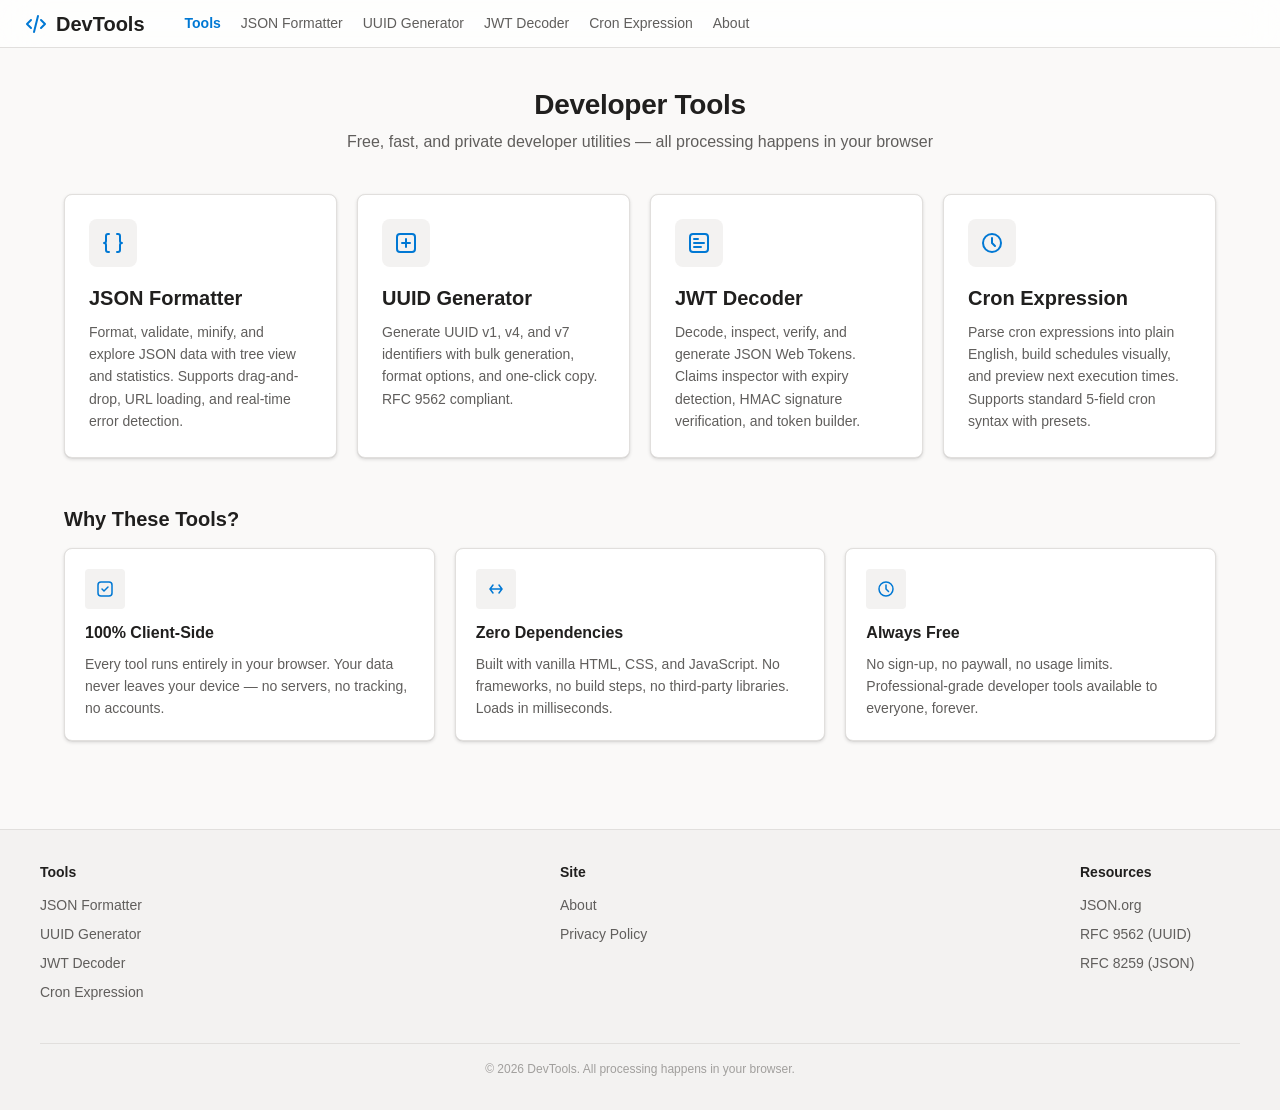
==== index.html @ f1eda704 "chore: Address emails" ====
<!DOCTYPE html>
<html lang="en">
<head>
  <meta charset="UTF-8">
  <meta name="viewport" content="width=device-width, initial-scale=1.0">
  <title>DevTools — Free Online Developer Utilities</title>
  <meta name="description" content="Free online developer tools — JSON formatter, UUID generator, JWT decoder, cron expression generator, and more. All processing happens client-side in your browser. Fast, private, no sign-up required.">
  <meta name="keywords" content="developer tools, JSON formatter, UUID generator, JWT decoder, cron expression generator, online tools, free tools, client-side, privacy">
  <link rel="canonical" href="https://devtools.pages.dev/">
  <meta property="og:type" content="website">
  <meta property="og:title" content="DevTools — Free Online Developer Utilities">
  <meta property="og:description" content="Free online developer tools — JSON formatter, UUID generator, JWT decoder, cron expression generator, and more. All processing happens in your browser.">
  <meta property="og:url" content="https://devtools.pages.dev/">
  <meta name="twitter:card" content="summary_large_image">
  <meta name="twitter:title" content="DevTools — Free Online Developer Utilities">
  <meta name="twitter:description" content="Free online developer tools. JSON formatter, UUID generator, JWT decoder, cron expression generator, and more.">
  <link rel="icon" type="image/svg+xml" href="data:image/svg+xml,%3Csvg xmlns='http://www.w3.org/2000/svg' viewBox='0 0 32 32'%3E%3Crect width='32' height='32' rx='6' fill='%230078D4'/%3E%3Ctext x='16' y='22' text-anchor='middle' font-family='Segoe UI,sans-serif' font-weight='700' font-size='13' fill='white'%3E%3C/%3E%3C/text%3E%3Cpath d='M10 11l4 5-4 5M18 21h5' stroke='white' stroke-width='2' stroke-linecap='round' stroke-linejoin='round' fill='none'/%3E%3C/svg%3E">
  <link rel="stylesheet" href="/css/tokens.css">
  <link rel="stylesheet" href="/css/layout.css">
  <link rel="stylesheet" href="/css/components.css">
  <script type="application/ld+json">
  {
    "@context": "https://schema.org",
    "@type": "WebSite",
    "name": "DevTools",
    "url": "https://devtools.pages.dev/",
    "description": "Free online developer utilities. JSON formatter, UUID generator, JWT decoder, cron expression generator, and more. All processing happens in your browser.",
    "potentialAction": {
      "@type": "SearchAction",
      "target": "https://devtools.pages.dev/?q={search_term_string}",
      "query-input": "required name=search_term_string"
    }
  }
  </script>
</head>
<body>
  <header class="nav" role="banner">
    <a href="/" class="nav__logo" aria-label="DevTools Home">
      <svg class="nav__logo-icon" viewBox="0 0 24 24" fill="none" stroke="currentColor" stroke-width="2" stroke-linecap="round" stroke-linejoin="round"><path d="M7 8l-4 4 4 4"/><path d="M17 8l4 4-4 4"/><path d="M14 4l-4 16"/></svg>
      DevTools
    </a>
    <nav>
      <ul class="nav__links" id="navLinks"></ul>
    </nav>
    <button class="nav__hamburger" id="navToggle" aria-label="Toggle menu" aria-expanded="false">
      <svg width="20" height="20" viewBox="0 0 20 20" fill="none" stroke="currentColor" stroke-width="2" stroke-linecap="round"><path d="M3 5h14M3 10h14M3 15h14"/></svg>
    </button>
  </header>

  <main class="main">
    <section class="hero">
      <h1 class="hero__title">Developer Tools</h1>
      <p class="hero__subtitle">Free, fast, and private developer utilities &mdash; all processing happens in your browser</p>
    </section>

    <section class="section">
      <div class="card-grid">
        <a href="/json-prettier/" class="tool-card">
          <div class="tool-card__icon">
            <svg viewBox="0 0 24 24" fill="none" stroke="currentColor" stroke-width="2" stroke-linecap="round" stroke-linejoin="round"><path d="M8 3H7a2 2 0 00-2 2v5a2 2 0 01-2 2 2 2 0 012 2v5a2 2 0 002 2h1"/><path d="M16 3h1a2 2 0 012 2v5a2 2 0 002 2 2 2 0 00-2 2v5a2 2 0 01-2 2h-1"/></svg>
          </div>
          <h2 class="tool-card__title">JSON Formatter</h2>
          <p class="tool-card__text">Format, validate, minify, and explore JSON data with tree view and statistics. Supports drag-and-drop, URL loading, and real-time error detection.</p>
        </a>

        <a href="/uuid-generator/" class="tool-card">
          <div class="tool-card__icon">
            <svg viewBox="0 0 24 24" fill="none" stroke="currentColor" stroke-width="2" stroke-linecap="round" stroke-linejoin="round"><rect x="3" y="3" width="18" height="18" rx="3"/><path d="M8 12h8M12 8v8"/></svg>
          </div>
          <h2 class="tool-card__title">UUID Generator</h2>
          <p class="tool-card__text">Generate UUID v1, v4, and v7 identifiers with bulk generation, format options, and one-click copy. RFC 9562 compliant.</p>
        </a>
        <a href="/jwt-decoder/" class="tool-card">
          <div class="tool-card__icon">
            <svg viewBox="0 0 24 24" fill="none" stroke="currentColor" stroke-width="2" stroke-linecap="round" stroke-linejoin="round"><rect x="3" y="3" width="18" height="18" rx="3"/><path d="M7 8h4M7 12h10M7 16h7"/></svg>
          </div>
          <h2 class="tool-card__title">JWT Decoder</h2>
          <p class="tool-card__text">Decode, inspect, verify, and generate JSON Web Tokens. Claims inspector with expiry detection, HMAC signature verification, and token builder.</p>
        </a>

        <a href="/cron-expression/" class="tool-card">
          <div class="tool-card__icon">
            <svg viewBox="0 0 24 24" fill="none" stroke="currentColor" stroke-width="2" stroke-linecap="round" stroke-linejoin="round"><circle cx="12" cy="12" r="9"/><path d="M12 7v5l3 3"/></svg>
          </div>
          <h2 class="tool-card__title">Cron Expression</h2>
          <p class="tool-card__text">Parse cron expressions into plain English, build schedules visually, and preview next execution times. Supports standard 5-field cron syntax with presets.</p>
        </a>
      </div>
    </section>

    <section class="section">
      <h2 class="section__title">Why These Tools?</h2>
      <div class="card-grid">
        <div class="info-card">
          <div class="info-card__icon">
            <svg viewBox="0 0 20 20" fill="none" stroke="currentColor" stroke-width="1.5" stroke-linecap="round"><rect x="3" y="3" width="14" height="14" rx="3"/><path d="M7 10l2 2 4-4"/></svg>
          </div>
          <div class="info-card__title">100% Client-Side</div>
          <div class="info-card__text">Every tool runs entirely in your browser. Your data never leaves your device — no servers, no tracking, no accounts.</div>
        </div>
        <div class="info-card">
          <div class="info-card__icon">
            <svg viewBox="0 0 20 20" fill="none" stroke="currentColor" stroke-width="1.5" stroke-linecap="round"><path d="M4 10h12M7 6l-3 4 3 4M13 6l3 4-3 4"/></svg>
          </div>
          <div class="info-card__title">Zero Dependencies</div>
          <div class="info-card__text">Built with vanilla HTML, CSS, and JavaScript. No frameworks, no build steps, no third-party libraries. Loads in milliseconds.</div>
        </div>
        <div class="info-card">
          <div class="info-card__icon">
            <svg viewBox="0 0 20 20" fill="none" stroke="currentColor" stroke-width="1.5" stroke-linecap="round"><circle cx="10" cy="10" r="7"/><path d="M10 6v4l2.5 2.5"/></svg>
          </div>
          <div class="info-card__title">Always Free</div>
          <div class="info-card__text">No sign-up, no paywall, no usage limits. Professional-grade developer tools available to everyone, forever.</div>
        </div>
      </div>
    </section>
  </main>

  <footer class="footer" role="contentinfo">
    <div class="footer__inner">
      <div class="footer__col">
        <div class="footer__heading">Tools</div>
        <ul class="footer__links">
          <li><a href="/json-prettier/" class="footer__link">JSON Formatter</a></li>
          <li><a href="/uuid-generator/" class="footer__link">UUID Generator</a></li>
          <li><a href="/jwt-decoder/" class="footer__link">JWT Decoder</a></li>
          <li><a href="/cron-expression/" class="footer__link">Cron Expression</a></li>
        </ul>
      </div>
      <div class="footer__col">
        <div class="footer__heading">Site</div>
        <ul class="footer__links">
          <li><a href="/about.html" class="footer__link">About</a></li>
          <li><a href="/privacy.html" class="footer__link">Privacy Policy</a></li>
        </ul>
      </div>
      <div class="footer__col">
        <div class="footer__heading">Resources</div>
        <ul class="footer__links">
          <li><a href="https://www.json.org/" class="footer__link" target="_blank" rel="noopener">JSON.org</a></li>
          <li><a href="https://www.rfc-editor.org/rfc/rfc9562" class="footer__link" target="_blank" rel="noopener">RFC 9562 (UUID)</a></li>
          <li><a href="https://datatracker.ietf.org/doc/html/rfc8259" class="footer__link" target="_blank" rel="noopener">RFC 8259 (JSON)</a></li>
        </ul>
      </div>
      <p class="footer__copy">&copy; 2026 DevTools. All processing happens in your browser.</p>
    </div>
  </footer>

  <script src="/js/nav.js"></script>
</body>
</html>
---- css/tokens.css ----
:root {
  --color-primary: #0078D4;
  --color-on-primary: #FFFFFF;
  --color-primary-hover: #106EBE;
  --color-primary-pressed: #005A9E;

  --color-ink: #201F1E;
  --color-ink-muted: #605E5C;
  --color-ink-subdued: #A19F9D;

  --color-canvas: #FAF9F8;
  --color-surface-1: #FFFFFF;
  --color-surface-2: #F3F2F1;
  --color-surface-3: #EDEBE9;

  --color-border: #E1DFDD;
  --color-border-strong: #8A8886;

  --color-acrylic-overlay: rgba(255, 255, 255, 0.72);
  --color-acrylic-fallback: #FAF9F8;

  --color-success: #107C10;
  --color-warning: #FFB900;
  --color-danger: #D13438;

  --font-base: 'Segoe UI', -apple-system, BlinkMacSystemFont, 'Roboto', sans-serif;
  --font-mono: 'Cascadia Code', Consolas, 'Courier New', monospace;

  --text-display-size: 28px;
  --text-display-weight: 600;
  --text-display-lh: 1.2;
  --text-display-ls: -0.01em;

  --text-heading-size: 20px;
  --text-heading-weight: 600;
  --text-heading-lh: 1.3;

  --text-body-size: 14px;
  --text-body-weight: 400;
  --text-body-lh: 1.5;

  --text-caption-size: 12px;
  --text-caption-weight: 400;
  --text-caption-lh: 1.4;

  --text-mono-size: 13px;
  --text-mono-weight: 400;
  --text-mono-lh: 1.5;

  --space-1: 4px;
  --space-2: 8px;
  --space-3: 12px;
  --space-4: 16px;
  --space-5: 20px;
  --space-6: 24px;
  --space-7: 32px;
  --space-8: 40px;
  --space-9: 48px;
  --space-10: 64px;

  --radius-sm: 2px;
  --radius-md: 4px;
  --radius-lg: 8px;
  --radius-pill: 9999px;

  --shadow-card: 0 1.6px 3.6px rgba(0,0,0,0.13), 0 0.3px 0.9px rgba(0,0,0,0.11);
  --shadow-elevated: 0 6.4px 14.4px rgba(0,0,0,0.13), 0 1.2px 3.6px rgba(0,0,0,0.11);
  --shadow-flyout: 0 25.6px 57.6px rgba(0,0,0,0.22), 0 4.8px 14.4px rgba(0,0,0,0.18);

  --motion-fast: 100ms;
  --motion-base: 200ms;
  --motion-easing: cubic-bezier(0.1, 0.9, 0.2, 1);
}

@media (prefers-reduced-motion: reduce) {
  :root {
    --motion-fast: 0ms;
    --motion-base: 0ms;
  }
}
---- css/layout.css ----
*,
*::before,
*::after {
  box-sizing: border-box;
  margin: 0;
  padding: 0;
}

html {
  font-size: 16px;
  -webkit-text-size-adjust: 100%;
}

body {
  font-family: var(--font-base);
  font-size: var(--text-body-size);
  font-weight: var(--text-body-weight);
  line-height: var(--text-body-lh);
  color: var(--color-ink);
  background: var(--color-canvas);
  min-height: 100vh;
  display: flex;
  flex-direction: column;
}

a {
  color: var(--color-primary);
  text-decoration: none;
}
a:hover {
  text-decoration: underline;
}

img {
  max-width: 100%;
  display: block;
}

/* NAV */
.nav {
  position: sticky;
  top: 0;
  z-index: 100;
  height: 48px;
  display: flex;
  align-items: center;
  padding: 0 var(--space-6);
  background: var(--color-acrylic-overlay);
  backdrop-filter: blur(20px);
  -webkit-backdrop-filter: blur(20px);
  border-bottom: 1px solid var(--color-border);
}
@supports not (backdrop-filter: blur(1px)) {
  .nav {
    background: var(--color-acrylic-fallback);
  }
}
.nav__logo {
  font-size: var(--text-heading-size);
  font-weight: var(--text-heading-weight);
  color: var(--color-ink);
  margin-right: var(--space-8);
  display: flex;
  align-items: center;
  gap: var(--space-2);
}
.nav__logo-icon {
  width: 24px;
  height: 24px;
  color: var(--color-primary);
}
.nav__links {
  display: flex;
  gap: var(--space-5);
  list-style: none;
}
.nav__link {
  font-size: var(--text-body-size);
  color: var(--color-ink-muted);
  transition: color var(--motion-fast) var(--motion-easing);
}
.nav__link:hover {
  color: var(--color-ink);
  text-decoration: none;
}
.nav__link--active {
  color: var(--color-primary);
  font-weight: 600;
}
.nav__hamburger {
  display: none;
  background: none;
  border: none;
  cursor: pointer;
  padding: var(--space-2);
  margin-left: auto;
  color: var(--color-ink);
}

/* MAIN */
.main {
  flex: 1;
  width: 100%;
  max-width: 1200px;
  margin: 0 auto;
  padding: var(--space-8) var(--space-6);
}

/* HERO */
.hero {
  text-align: center;
  margin-bottom: var(--space-8);
}
.hero__title {
  font-size: var(--text-display-size);
  font-weight: var(--text-display-weight);
  line-height: var(--text-display-lh);
  letter-spacing: var(--text-display-ls);
  color: var(--color-ink);
  margin-bottom: var(--space-2);
}
.hero__subtitle {
  font-size: 16px;
  color: var(--color-ink-muted);
  font-weight: 400;
}

/* SECTION */
.section {
  margin-bottom: var(--space-9);
}
.section__title {
  font-size: var(--text-heading-size);
  font-weight: var(--text-heading-weight);
  line-height: var(--text-heading-lh);
  color: var(--color-ink);
  margin-bottom: var(--space-4);
}
.section__subtitle {
  font-size: 16px;
  font-weight: 600;
  color: var(--color-ink);
  margin-bottom: var(--space-3);
}

/* EDITOR LAYOUT */
.editor-layout {
  display: flex;
  min-height: 480px;
  margin-bottom: var(--space-5);
  border: 1px solid var(--color-border);
  border-radius: var(--radius-lg);
  overflow: hidden;
  box-shadow: var(--shadow-card);
  background: var(--color-surface-1);
}

.editor-pane {
  flex: 1;
  min-width: 0;
  display: flex;
  flex-direction: column;
}

.editor-pane__header {
  display: flex;
  align-items: center;
  justify-content: space-between;
  padding: 0 var(--space-3);
  background: var(--color-surface-2);
  border-bottom: 1px solid var(--color-border);
  height: 36px;
  flex-shrink: 0;
}

.editor-pane__title {
  font-size: var(--text-caption-size);
  font-weight: 600;
  color: var(--color-ink-muted);
  text-transform: uppercase;
  letter-spacing: 0.05em;
}

.editor-pane__actions {
  display: flex;
  align-items: center;
  gap: var(--space-2);
}

.editor-divider {
  width: 6px;
  cursor: col-resize;
  background: var(--color-surface-2);
  border-left: 1px solid var(--color-border);
  border-right: 1px solid var(--color-border);
  flex-shrink: 0;
  position: relative;
  transition: background var(--motion-fast);
}
.editor-divider:hover,
.editor-divider--active {
  background: var(--color-primary);
  opacity: 0.3;
}

/* FOOTER */
.footer {
  background: var(--color-surface-2);
  border-top: 1px solid var(--color-border);
  padding: var(--space-7) var(--space-6);
  margin-top: auto;
}
.footer__inner {
  max-width: 1200px;
  margin: 0 auto;
  display: flex;
  justify-content: space-between;
  align-items: flex-start;
  flex-wrap: wrap;
  gap: var(--space-6);
}
.footer__col {
  min-width: 160px;
}
.footer__heading {
  font-size: var(--text-body-size);
  font-weight: 600;
  color: var(--color-ink);
  margin-bottom: var(--space-3);
}
.footer__links {
  list-style: none;
  display: flex;
  flex-direction: column;
  gap: var(--space-2);
}
.footer__link {
  font-size: var(--text-body-size);
  color: var(--color-ink-muted);
  transition: color var(--motion-fast);
}
.footer__link:hover {
  color: var(--color-primary);
  text-decoration: none;
}
.footer__copy {
  font-size: var(--text-caption-size);
  color: var(--color-ink-subdued);
  width: 100%;
  text-align: center;
  margin-top: var(--space-4);
  padding-top: var(--space-4);
  border-top: 1px solid var(--color-border);
}

/* CARD GRID */
.card-grid {
  display: grid;
  grid-template-columns: repeat(auto-fit, minmax(260px, 1fr));
  gap: var(--space-5);
}

/* CONTENT (prose) */
.content p {
  margin-bottom: var(--space-4);
  line-height: 1.7;
}
.content h2 {
  font-size: var(--text-heading-size);
  font-weight: var(--text-heading-weight);
  margin-top: var(--space-8);
  margin-bottom: var(--space-4);
}
.content h3 {
  font-size: 16px;
  font-weight: 600;
  margin-top: var(--space-6);
  margin-bottom: var(--space-3);
}
.content ul,
.content ol {
  padding-left: var(--space-6);
  margin-bottom: var(--space-4);
}
.content li {
  margin-bottom: var(--space-2);
  line-height: 1.7;
}
.content code {
  font-family: var(--font-mono);
  font-size: var(--text-mono-size);
  background: var(--color-surface-2);
  padding: 1px 6px;
  border-radius: var(--radius-sm);
}
.content table {
  width: 100%;
  border-collapse: collapse;
  margin-bottom: var(--space-5);
}
.content th,
.content td {
  padding: var(--space-3) var(--space-4);
  text-align: left;
  border-bottom: 1px solid var(--color-border);
}
.content th {
  font-weight: 600;
  background: var(--color-surface-2);
}

/* RESPONSIVE */
@media (max-width: 768px) {
  .nav {
    padding: 0 var(--space-4);
  }
  .nav__links {
    display: none;
    position: absolute;
    top: 48px;
    left: 0;
    right: 0;
    flex-direction: column;
    background: var(--color-surface-1);
    border-bottom: 1px solid var(--color-border);
    box-shadow: var(--shadow-card);
    padding: var(--space-3) var(--space-4);
    gap: 0;
  }
  .nav__links--open {
    display: flex;
  }
  .nav__links li {
    padding: var(--space-3) 0;
  }
  .nav__hamburger {
    display: block;
  }
  .main {
    padding: var(--space-6) var(--space-4);
  }
  .hero__title {
    font-size: 24px;
  }
  .editor-layout {
    flex-direction: column;
    min-height: auto;
  }
  .editor-divider {
    width: 100%;
    height: 6px;
    cursor: row-resize;
    border-left: none;
    border-right: none;
    border-top: 1px solid var(--color-border);
    border-bottom: 1px solid var(--color-border);
  }
  .editor-pane {
    min-height: 280px;
  }
  .footer__inner {
    flex-direction: column;
    align-items: flex-start;
  }
}

@media (max-width: 480px) {
  .hero__title {
    font-size: 20px;
  }
  .card-grid {
    grid-template-columns: 1fr;
  }
}
---- css/components.css ----
/* BUTTONS */
.btn {
  display: inline-flex;
  align-items: center;
  justify-content: center;
  gap: var(--space-2);
  height: 32px;
  padding: 0 var(--space-4);
  border-radius: var(--radius-md);
  font-family: var(--font-base);
  font-size: var(--text-body-size);
  font-weight: 600;
  cursor: pointer;
  border: 1px solid transparent;
  transition: background var(--motion-fast) var(--motion-easing),
              border-color var(--motion-fast) var(--motion-easing),
              color var(--motion-fast) var(--motion-easing);
  white-space: nowrap;
  user-select: none;
  line-height: 1;
}
.btn:focus-visible {
  outline: 2px solid var(--color-ink);
  outline-offset: 2px;
}
.btn svg {
  width: 16px;
  height: 16px;
  flex-shrink: 0;
}

.btn--primary {
  background: var(--color-primary);
  color: var(--color-on-primary);
}
.btn--primary:hover {
  background: var(--color-primary-hover);
}
.btn--primary:active {
  background: var(--color-primary-pressed);
}

.btn--default {
  background: var(--color-surface-1);
  color: var(--color-ink);
  border-color: var(--color-border-strong);
}
.btn--default:hover {
  background: var(--color-surface-2);
}
.btn--default:active {
  background: var(--color-surface-3);
}

.btn--subtle {
  background: transparent;
  color: var(--color-ink);
}
.btn--subtle:hover {
  background: var(--color-surface-2);
}
.btn--subtle:active {
  background: var(--color-surface-3);
}

.btn--icon {
  width: 32px;
  padding: 0;
}

.btn--sm {
  height: 28px;
  padding: 0 var(--space-3);
  font-size: var(--text-caption-size);
}

/* COMMAND BAR */
.command-bar {
  display: flex;
  align-items: center;
  gap: var(--space-4);
  padding: var(--space-3) var(--space-4);
  background: var(--color-surface-1);
  border: 1px solid var(--color-border);
  border-radius: var(--radius-lg);
  box-shadow: var(--shadow-card);
  margin-bottom: var(--space-5);
  flex-wrap: wrap;
}
.command-bar__group {
  display: flex;
  align-items: center;
  gap: var(--space-3);
}
.command-bar__separator {
  width: 1px;
  height: 20px;
  background: var(--color-border);
}
.command-bar__label {
  font-size: var(--text-caption-size);
  color: var(--color-ink-muted);
  font-weight: 600;
  text-transform: uppercase;
  letter-spacing: 0.05em;
}

/* SELECT */
.select {
  height: 28px;
  padding: 0 var(--space-7) 0 var(--space-3);
  border: 1px solid var(--color-border);
  border-radius: var(--radius-md);
  font-family: var(--font-base);
  font-size: var(--text-caption-size);
  color: var(--color-ink);
  background: var(--color-surface-1) url("data:image/svg+xml,%3Csvg xmlns='http://www.w3.org/2000/svg' width='12' height='12' viewBox='0 0 12 12'%3E%3Cpath d='M3 5l3 3 3-3' fill='none' stroke='%23605E5C' stroke-width='1.5'/%3E%3C/svg%3E") no-repeat right 8px center;
  appearance: none;
  cursor: pointer;
  transition: border-color var(--motion-fast);
}
.select:hover {
  border-color: var(--color-border-strong);
}
.select:focus-visible {
  outline: 2px solid var(--color-primary);
  outline-offset: -1px;
}

/* TOAST */
.toast-container {
  position: fixed;
  bottom: var(--space-6);
  right: var(--space-6);
  z-index: 1000;
  display: flex;
  flex-direction: column;
  gap: var(--space-2);
}
.toast {
  padding: var(--space-3) var(--space-5);
  background: var(--color-surface-1);
  box-shadow: var(--shadow-elevated);
  border-radius: var(--radius-md);
  border-left: 3px solid var(--color-success);
  font-size: var(--text-body-size);
  color: var(--color-ink);
  transform: translateX(120%);
  opacity: 0;
  transition: transform var(--motion-base) var(--motion-easing),
              opacity var(--motion-base) var(--motion-easing);
  display: flex;
  align-items: center;
  gap: var(--space-2);
}
.toast--visible {
  transform: translateX(0);
  opacity: 1;
}
.toast--danger {
  border-left-color: var(--color-danger);
}
.toast svg {
  width: 16px;
  height: 16px;
  flex-shrink: 0;
}

/* INFO CARD */
.info-card {
  background: var(--color-surface-1);
  border: 1px solid var(--color-border);
  border-radius: var(--radius-lg);
  box-shadow: var(--shadow-card);
  padding: var(--space-5);
  transition: box-shadow var(--motion-base) var(--motion-easing);
}
.info-card:hover {
  box-shadow: var(--shadow-elevated);
}
.info-card__icon {
  width: 40px;
  height: 40px;
  border-radius: var(--radius-md);
  background: var(--color-surface-2);
  display: flex;
  align-items: center;
  justify-content: center;
  margin-bottom: var(--space-3);
  color: var(--color-primary);
}
.info-card__icon svg {
  width: 20px;
  height: 20px;
}
.info-card__title {
  font-size: 16px;
  font-weight: 600;
  color: var(--color-ink);
  margin-bottom: var(--space-2);
}
.info-card__text {
  font-size: var(--text-body-size);
  color: var(--color-ink-muted);
  line-height: 1.6;
}
.info-card__link {
  display: inline-flex;
  align-items: center;
  gap: var(--space-1);
  margin-top: var(--space-3);
  font-size: var(--text-body-size);
  font-weight: 600;
  color: var(--color-primary);
}
.info-card__link:hover {
  text-decoration: underline;
}

/* TOOL CARD (landing page) */
.tool-card {
  display: block;
  text-decoration: none;
  color: inherit;
  background: var(--color-surface-1);
  border: 1px solid var(--color-border);
  border-radius: var(--radius-lg);
  box-shadow: var(--shadow-card);
  padding: var(--space-6);
  transition: box-shadow var(--motion-base) var(--motion-easing),
              border-color var(--motion-base) var(--motion-easing);
}
.tool-card:hover {
  box-shadow: var(--shadow-elevated);
  border-color: var(--color-primary);
  text-decoration: none;
}
.tool-card__icon {
  width: 48px;
  height: 48px;
  border-radius: var(--radius-lg);
  background: var(--color-surface-2);
  display: flex;
  align-items: center;
  justify-content: center;
  margin-bottom: var(--space-4);
  color: var(--color-primary);
}
.tool-card__icon svg {
  width: 24px;
  height: 24px;
}
.tool-card__title {
  font-size: var(--text-heading-size);
  font-weight: var(--text-heading-weight);
  color: var(--color-ink);
  margin-bottom: var(--space-2);
}
.tool-card__text {
  font-size: var(--text-body-size);
  color: var(--color-ink-muted);
  line-height: 1.6;
}

/* FAQ */
.faq-item {
  border-bottom: 1px solid var(--color-border);
  padding: var(--space-4) 0;
}
.faq-item:last-child {
  border-bottom: none;
}
.faq-question {
  font-weight: 600;
  margin-bottom: var(--space-2);
  color: var(--color-ink);
}
.faq-answer {
  color: var(--color-ink-muted);
  line-height: 1.7;
}

/* BADGE */
.badge {
  display: inline-flex;
  align-items: center;
  padding: 2px var(--space-2);
  border-radius: var(--radius-pill);
  font-size: 11px;
  font-weight: 600;
  line-height: 1.4;
}
.badge--primary {
  background: rgba(0, 120, 212, 0.1);
  color: var(--color-primary);
}
.badge--success {
  background: rgba(16, 124, 16, 0.1);
  color: var(--color-success);
}

/* PAGE HEADER (for subpages) */
.page-header {
  margin-bottom: var(--space-7);
}
.page-header__breadcrumb {
  font-size: var(--text-caption-size);
  color: var(--color-ink-muted);
  margin-bottom: var(--space-3);
  display: flex;
  align-items: center;
  gap: var(--space-2);
}
.page-header__title {
  font-size: var(--text-display-size);
  font-weight: var(--text-display-weight);
  line-height: var(--text-display-lh);
  letter-spacing: var(--text-display-ls);
  color: var(--color-ink);
  margin-bottom: var(--space-2);
}
.page-header__desc {
  font-size: 16px;
  color: var(--color-ink-muted);
  max-width: 640px;
}

/* COMPARE TABLE */
.compare-table {
  width: 100%;
  border-collapse: collapse;
  border: 1px solid var(--color-border);
  border-radius: var(--radius-lg);
  overflow: hidden;
  margin-bottom: var(--space-5);
}
.compare-table th,
.compare-table td {
  padding: var(--space-3) var(--space-4);
  text-align: left;
  border-bottom: 1px solid var(--color-border);
  font-size: var(--text-body-size);
}
.compare-table th {
  background: var(--color-surface-2);
  font-weight: 600;
}
.compare-table tr:last-child td {
  border-bottom: none;
}
.compare-table tr:hover td {
  background: var(--color-surface-2);
}

/* RESPONSIVE */
@media (max-width: 768px) {
  .command-bar {
    flex-direction: column;
    align-items: stretch;
  }
  .command-bar__separator {
    width: 100%;
    height: 1px;
  }
  .command-bar__group {
    flex-wrap: wrap;
  }
  .toast-container {
    left: var(--space-4);
    right: var(--space-4);
    bottom: var(--space-4);
  }
}
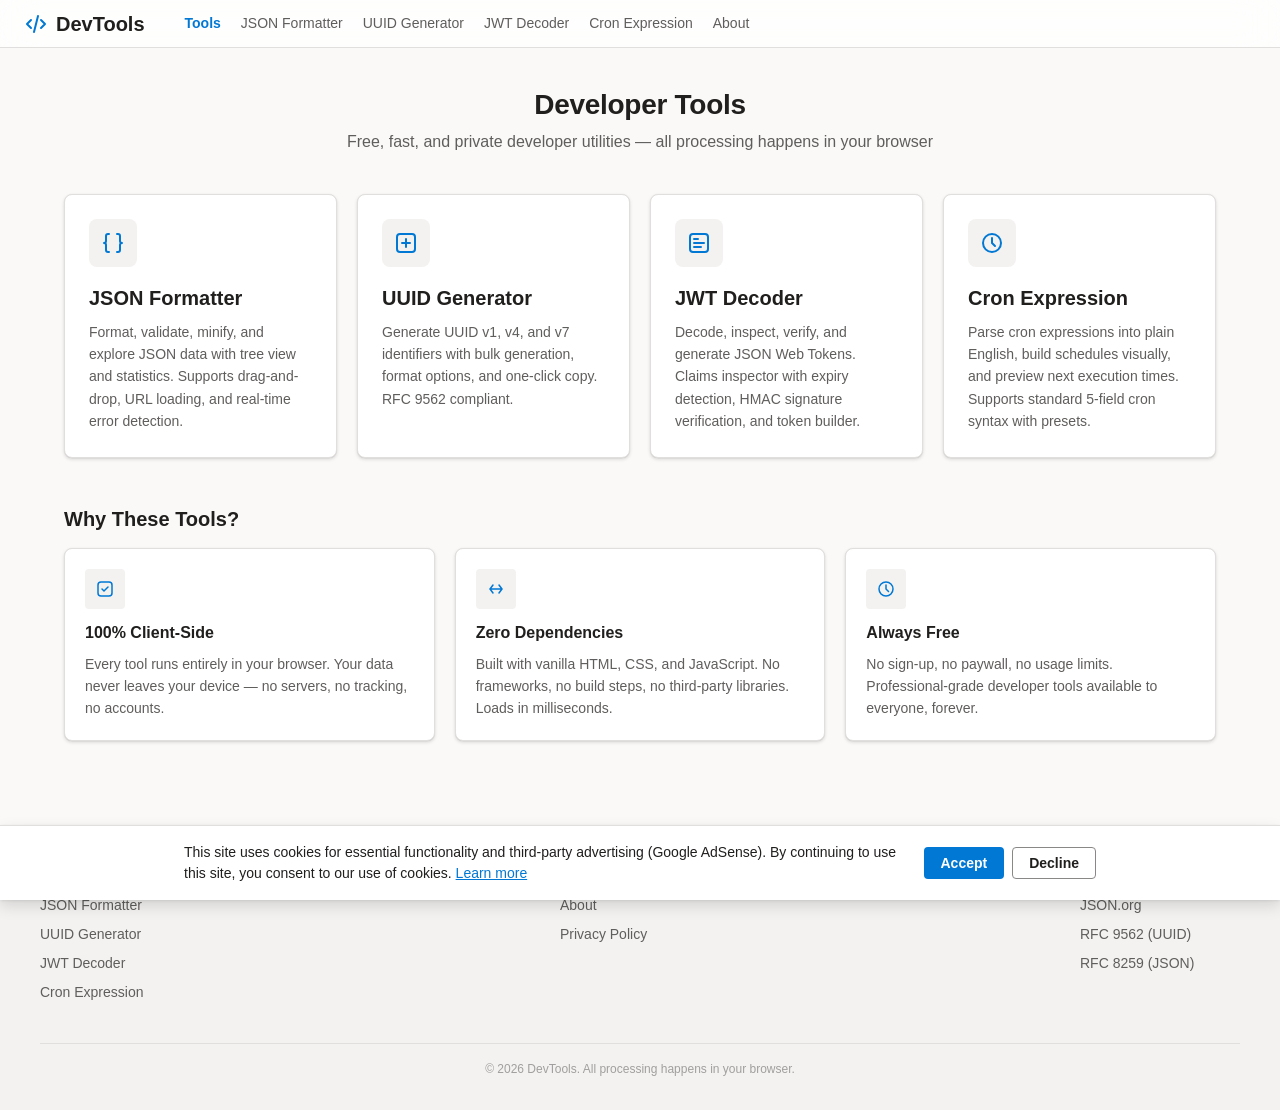
==== commit 7c794a6a: "feat: JSON stringfy" ====
--- a/index.html
+++ b/index.html
@@ -147,5 +147,6 @@
   </footer>
 
   <script src="/js/nav.js"></script>
+  <script src="/js/cookie-consent.js"></script>
 </body>
 </html>
--- a/css/components.css
+++ b/css/components.css
@@ -371,3 +371,55 @@
     bottom: var(--space-4);
   }
 }
+
+/* COOKIE CONSENT BANNER */
+.cookie-banner {
+  position: fixed;
+  bottom: 0;
+  left: 0;
+  right: 0;
+  z-index: 9999;
+  background: var(--color-surface-1);
+  border-top: 1px solid var(--color-border);
+  box-shadow: var(--shadow-elevated);
+  transform: translateY(100%);
+  transition: transform var(--motion-base) var(--motion-easing);
+}
+.cookie-banner--visible {
+  transform: translateY(0);
+}
+.cookie-banner__inner {
+  max-width: 960px;
+  margin: 0 auto;
+  padding: var(--space-4) var(--space-6);
+  display: flex;
+  align-items: center;
+  gap: var(--space-6);
+}
+.cookie-banner__text {
+  flex: 1;
+  font-size: var(--text-body-size);
+  line-height: var(--text-body-lh);
+  color: var(--color-ink);
+  margin: 0;
+}
+.cookie-banner__text a {
+  color: var(--color-primary);
+  text-decoration: underline;
+}
+.cookie-banner__actions {
+  display: flex;
+  gap: var(--space-2);
+  flex-shrink: 0;
+}
+@media (max-width: 640px) {
+  .cookie-banner__inner {
+    flex-direction: column;
+    align-items: stretch;
+    padding: var(--space-4);
+    gap: var(--space-3);
+  }
+  .cookie-banner__actions {
+    justify-content: flex-end;
+  }
+}
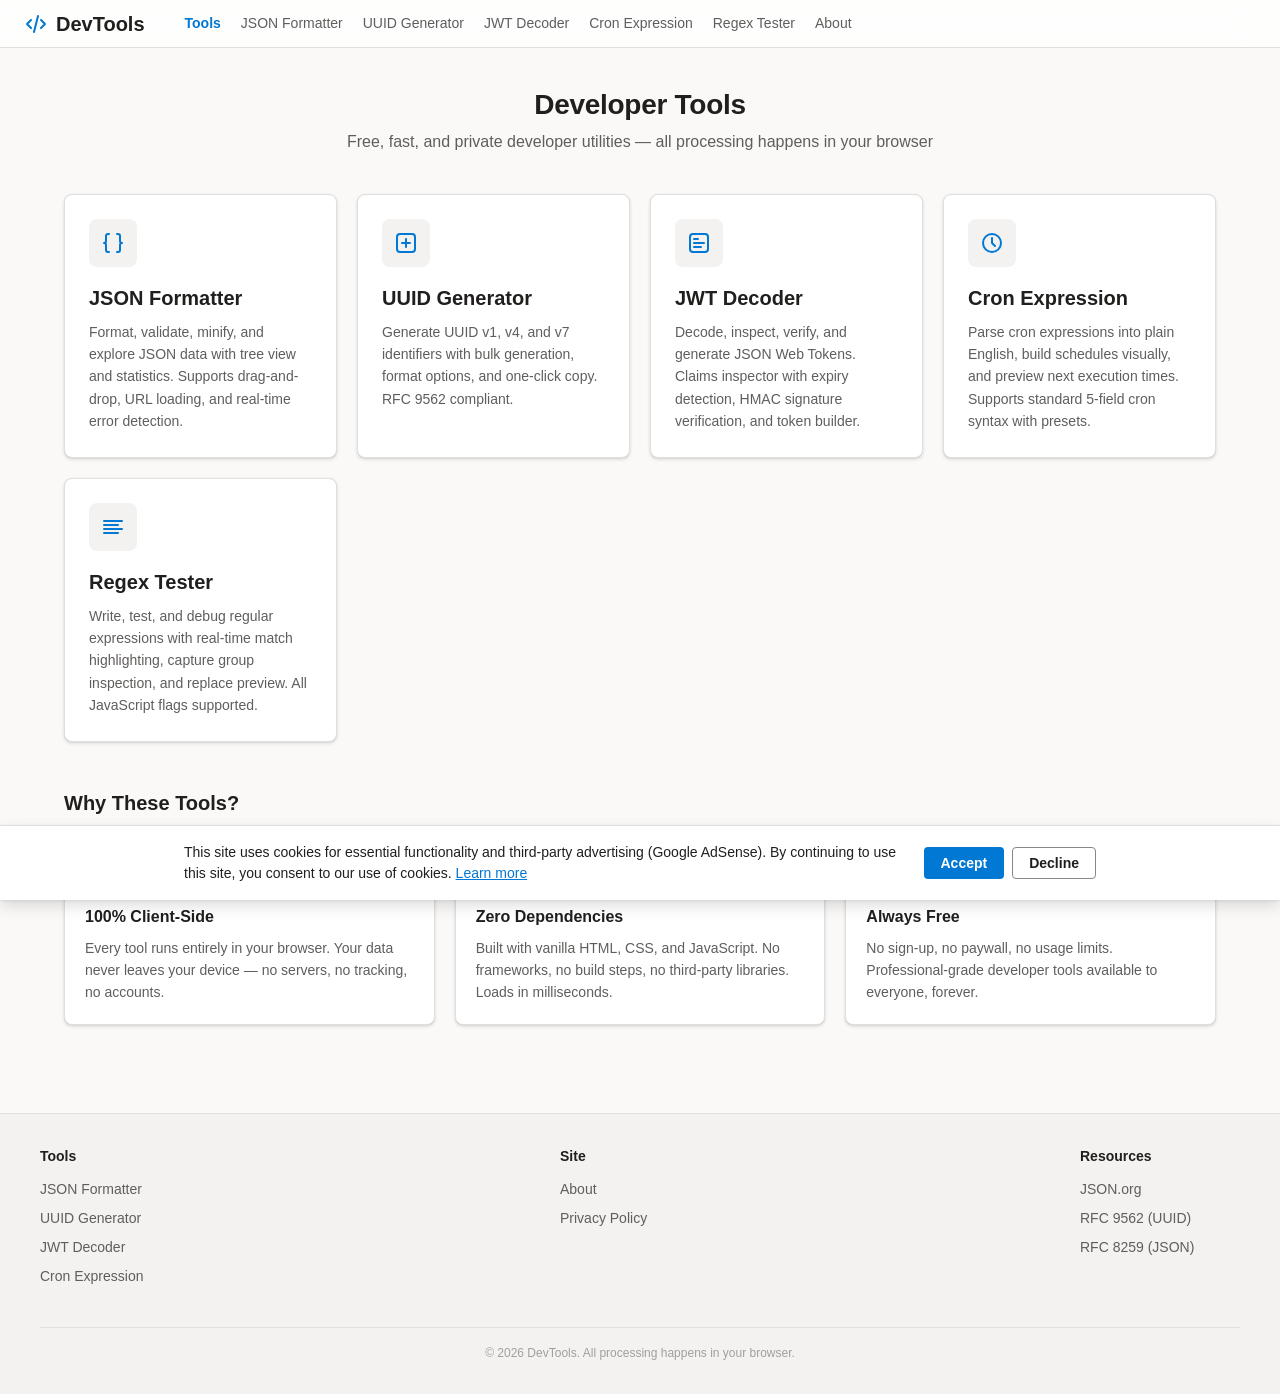
==== commit 485d4e74: "feat: Add regex tester" ====
--- a/index.html
+++ b/index.html
@@ -85,6 +85,14 @@
           <h2 class="tool-card__title">Cron Expression</h2>
           <p class="tool-card__text">Parse cron expressions into plain English, build schedules visually, and preview next execution times. Supports standard 5-field cron syntax with presets.</p>
         </a>
+
+        <a href="/regex-tester/" class="tool-card">
+          <div class="tool-card__icon">
+            <svg viewBox="0 0 24 24" fill="none" stroke="currentColor" stroke-width="2" stroke-linecap="round" stroke-linejoin="round"><path d="M17 10H3"/><path d="M21 6H3"/><path d="M21 14H3"/><path d="M17 18H3"/></svg>
+          </div>
+          <h2 class="tool-card__title">Regex Tester</h2>
+          <p class="tool-card__text">Write, test, and debug regular expressions with real-time match highlighting, capture group inspection, and replace preview. All JavaScript flags supported.</p>
+        </a>
       </div>
     </section>
 
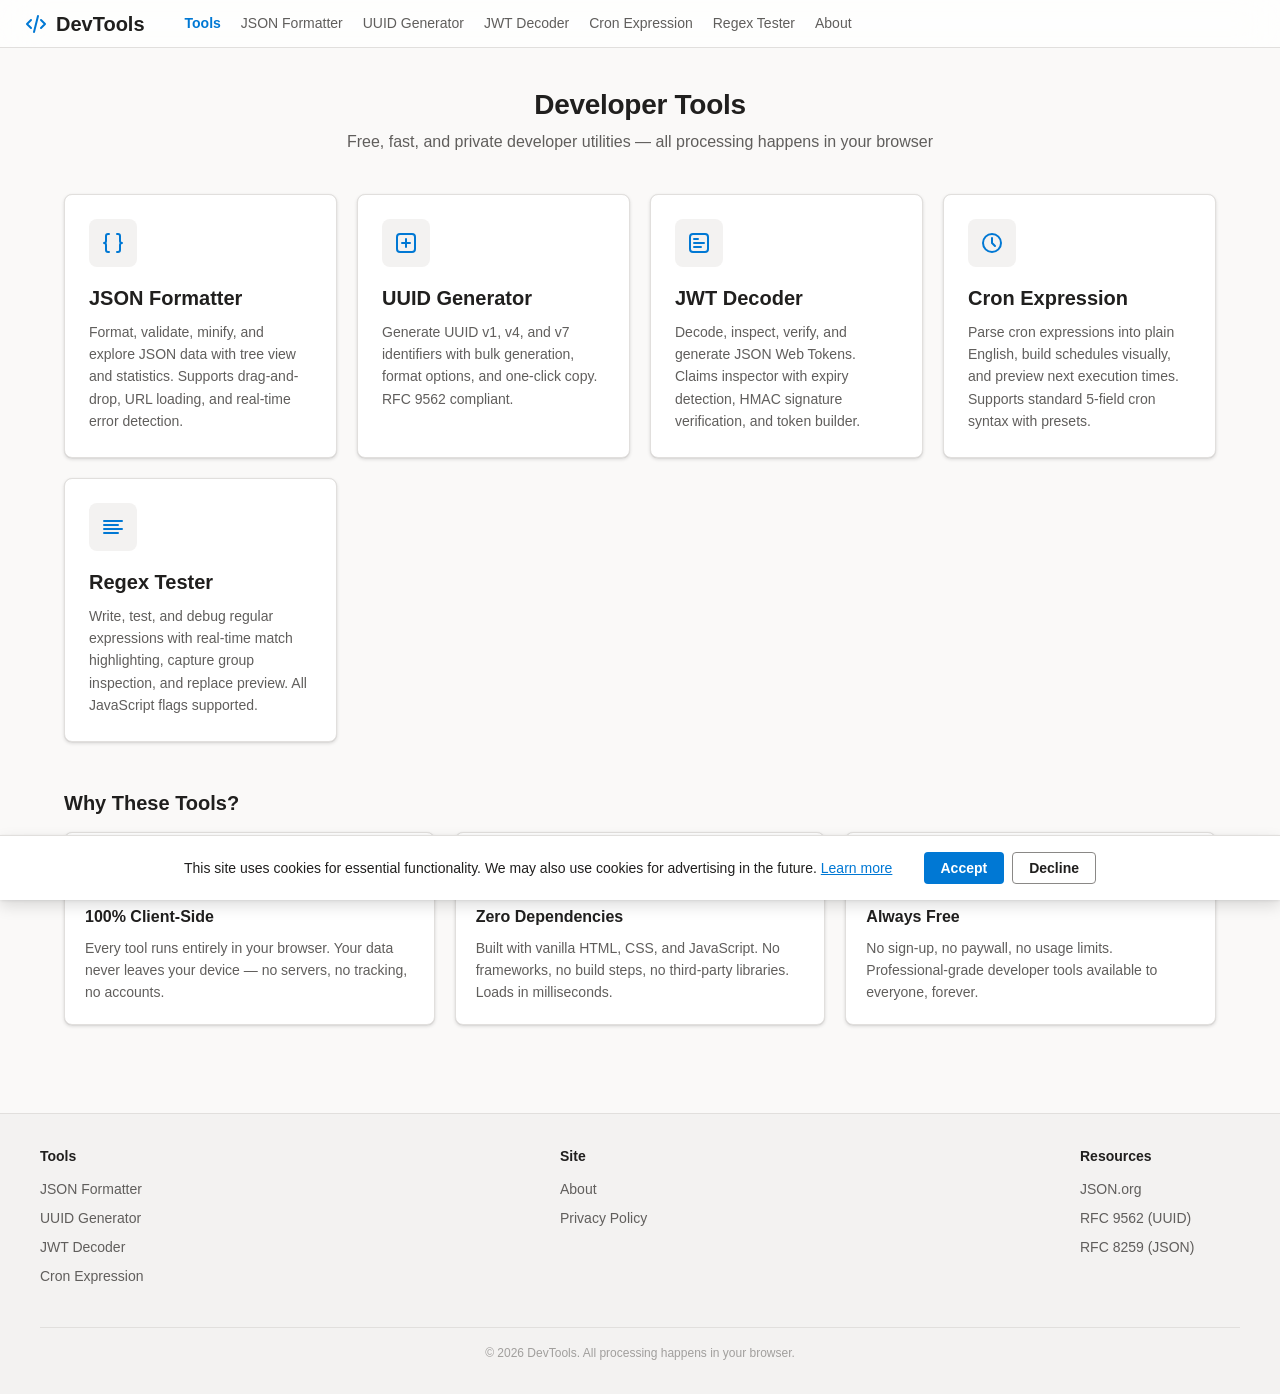
==== commit b32aca66: "chore: change domain to dev-tool.cc" ====
--- a/index.html
+++ b/index.html
@@ -6,11 +6,11 @@
   <title>DevTools — Free Online Developer Utilities</title>
   <meta name="description" content="Free online developer tools — JSON formatter, UUID generator, JWT decoder, cron expression generator, and more. All processing happens client-side in your browser. Fast, private, no sign-up required.">
   <meta name="keywords" content="developer tools, JSON formatter, UUID generator, JWT decoder, cron expression generator, online tools, free tools, client-side, privacy">
-  <link rel="canonical" href="https://devtools.pages.dev/">
+  <link rel="canonical" href="https://dev-tool.cc/">
   <meta property="og:type" content="website">
   <meta property="og:title" content="DevTools — Free Online Developer Utilities">
   <meta property="og:description" content="Free online developer tools — JSON formatter, UUID generator, JWT decoder, cron expression generator, and more. All processing happens in your browser.">
-  <meta property="og:url" content="https://devtools.pages.dev/">
+  <meta property="og:url" content="https://dev-tool.cc/">
   <meta name="twitter:card" content="summary_large_image">
   <meta name="twitter:title" content="DevTools — Free Online Developer Utilities">
   <meta name="twitter:description" content="Free online developer tools. JSON formatter, UUID generator, JWT decoder, cron expression generator, and more.">
@@ -23,11 +23,11 @@
     "@context": "https://schema.org",
     "@type": "WebSite",
     "name": "DevTools",
-    "url": "https://devtools.pages.dev/",
+    "url": "https://dev-tool.cc/",
     "description": "Free online developer utilities. JSON formatter, UUID generator, JWT decoder, cron expression generator, and more. All processing happens in your browser.",
     "potentialAction": {
       "@type": "SearchAction",
-      "target": "https://devtools.pages.dev/?q={search_term_string}",
+      "target": "https://dev-tool.cc/?q={search_term_string}",
       "query-input": "required name=search_term_string"
     }
   }
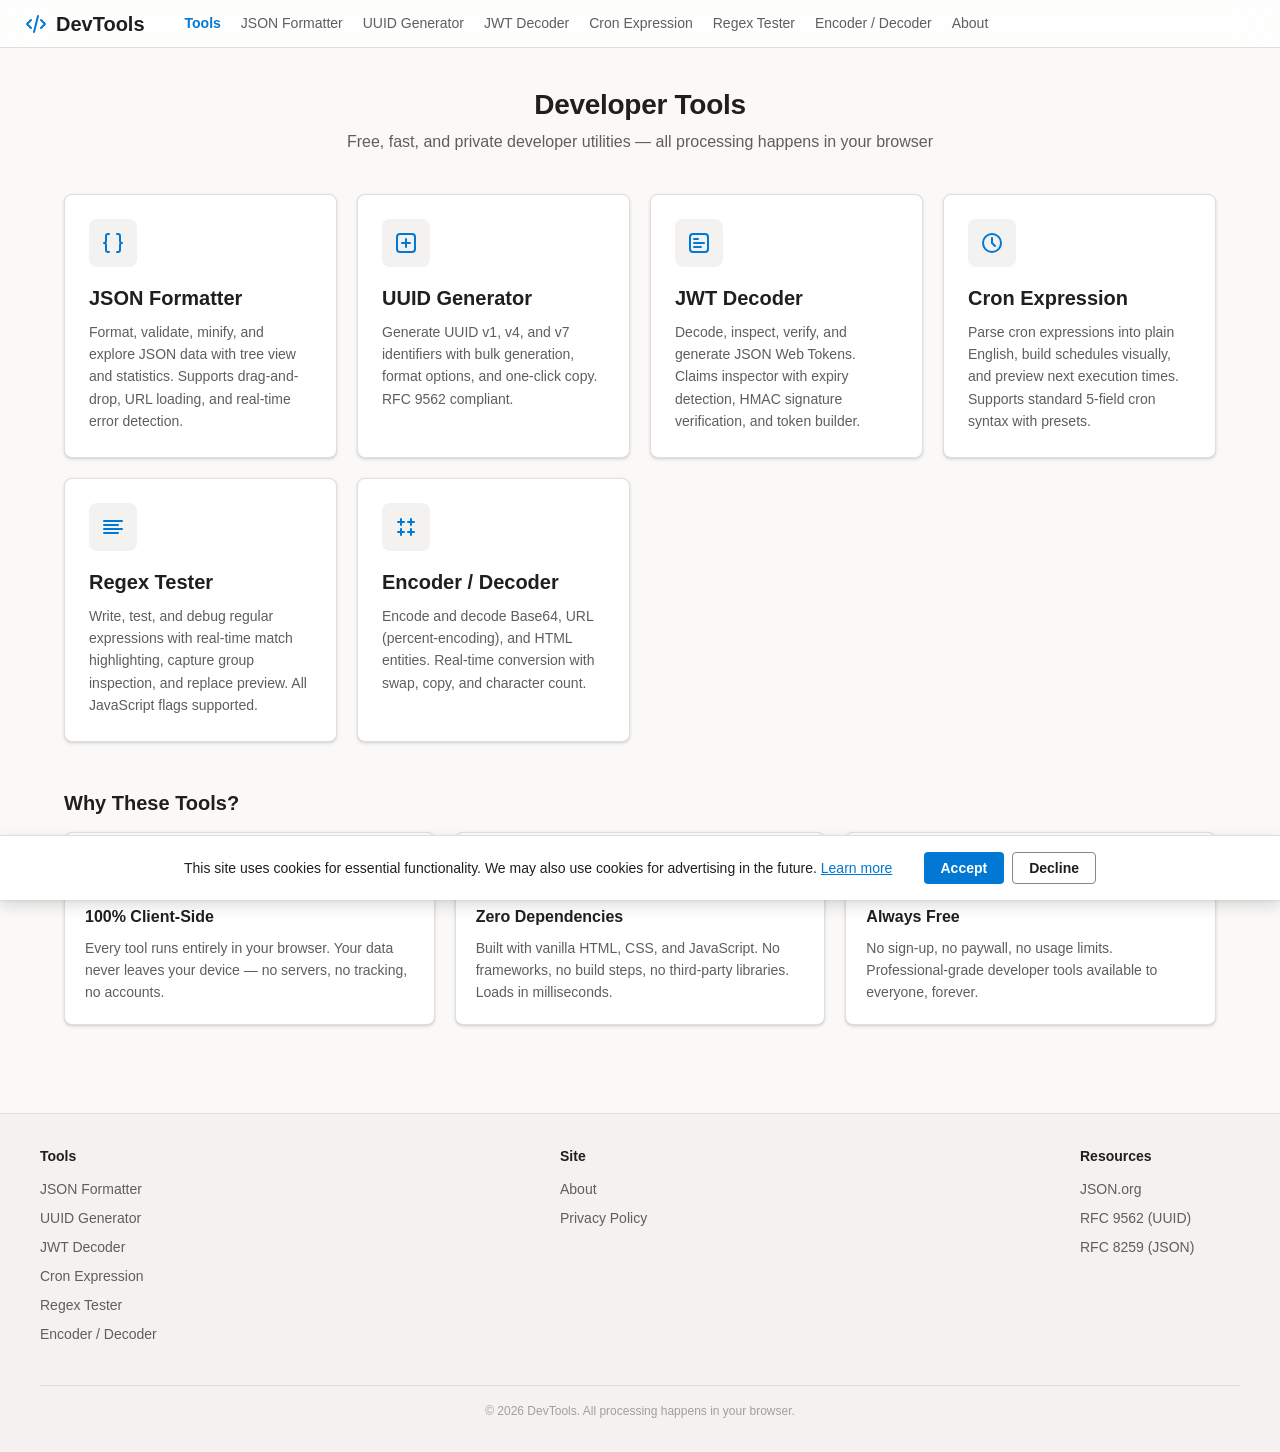
==== commit 727f6a98: "feat: Add encode/decode" ====
--- a/index.html
+++ b/index.html
@@ -1,10 +1,12 @@
 <!DOCTYPE html>
 <html lang="en">
 <head>
+    <script async src="https://pagead2.googlesyndication.com/pagead/js/adsbygoogle.js?client=ca-pub-9694301903093195"
+         crossorigin="anonymous"></script>
   <meta charset="UTF-8">
   <meta name="viewport" content="width=device-width, initial-scale=1.0">
   <title>DevTools — Free Online Developer Utilities</title>
-  <meta name="description" content="Free online developer tools — JSON formatter, UUID generator, JWT decoder, cron expression generator, and more. All processing happens client-side in your browser. Fast, private, no sign-up required.">
+  <meta name="description" content="Free online developer tools — JSON formatter, UUID generator, JWT decoder, cron expression generator, regex tester, encoder/decoder, and more. All processing happens client-side in your browser. Fast, private, no sign-up required.">
   <meta name="keywords" content="developer tools, JSON formatter, UUID generator, JWT decoder, cron expression generator, online tools, free tools, client-side, privacy">
   <link rel="canonical" href="https://dev-tool.cc/">
   <meta property="og:type" content="website">
@@ -93,6 +95,14 @@
           <h2 class="tool-card__title">Regex Tester</h2>
           <p class="tool-card__text">Write, test, and debug regular expressions with real-time match highlighting, capture group inspection, and replace preview. All JavaScript flags supported.</p>
         </a>
+
+        <a href="/encoder-decoder/" class="tool-card">
+          <div class="tool-card__icon">
+            <svg viewBox="0 0 24 24" fill="none" stroke="currentColor" stroke-width="2" stroke-linecap="round" stroke-linejoin="round"><path d="M4 7h6M4 17h6M14 7h6M14 17h6"/><path d="M7 4v6M7 14v6M17 4v6M17 14v6"/></svg>
+          </div>
+          <h2 class="tool-card__title">Encoder / Decoder</h2>
+          <p class="tool-card__text">Encode and decode Base64, URL (percent-encoding), and HTML entities. Real-time conversion with swap, copy, and character count.</p>
+        </a>
       </div>
     </section>
 
@@ -133,6 +143,8 @@
           <li><a href="/uuid-generator/" class="footer__link">UUID Generator</a></li>
           <li><a href="/jwt-decoder/" class="footer__link">JWT Decoder</a></li>
           <li><a href="/cron-expression/" class="footer__link">Cron Expression</a></li>
+          <li><a href="/regex-tester/" class="footer__link">Regex Tester</a></li>
+          <li><a href="/encoder-decoder/" class="footer__link">Encoder / Decoder</a></li>
         </ul>
       </div>
       <div class="footer__col">
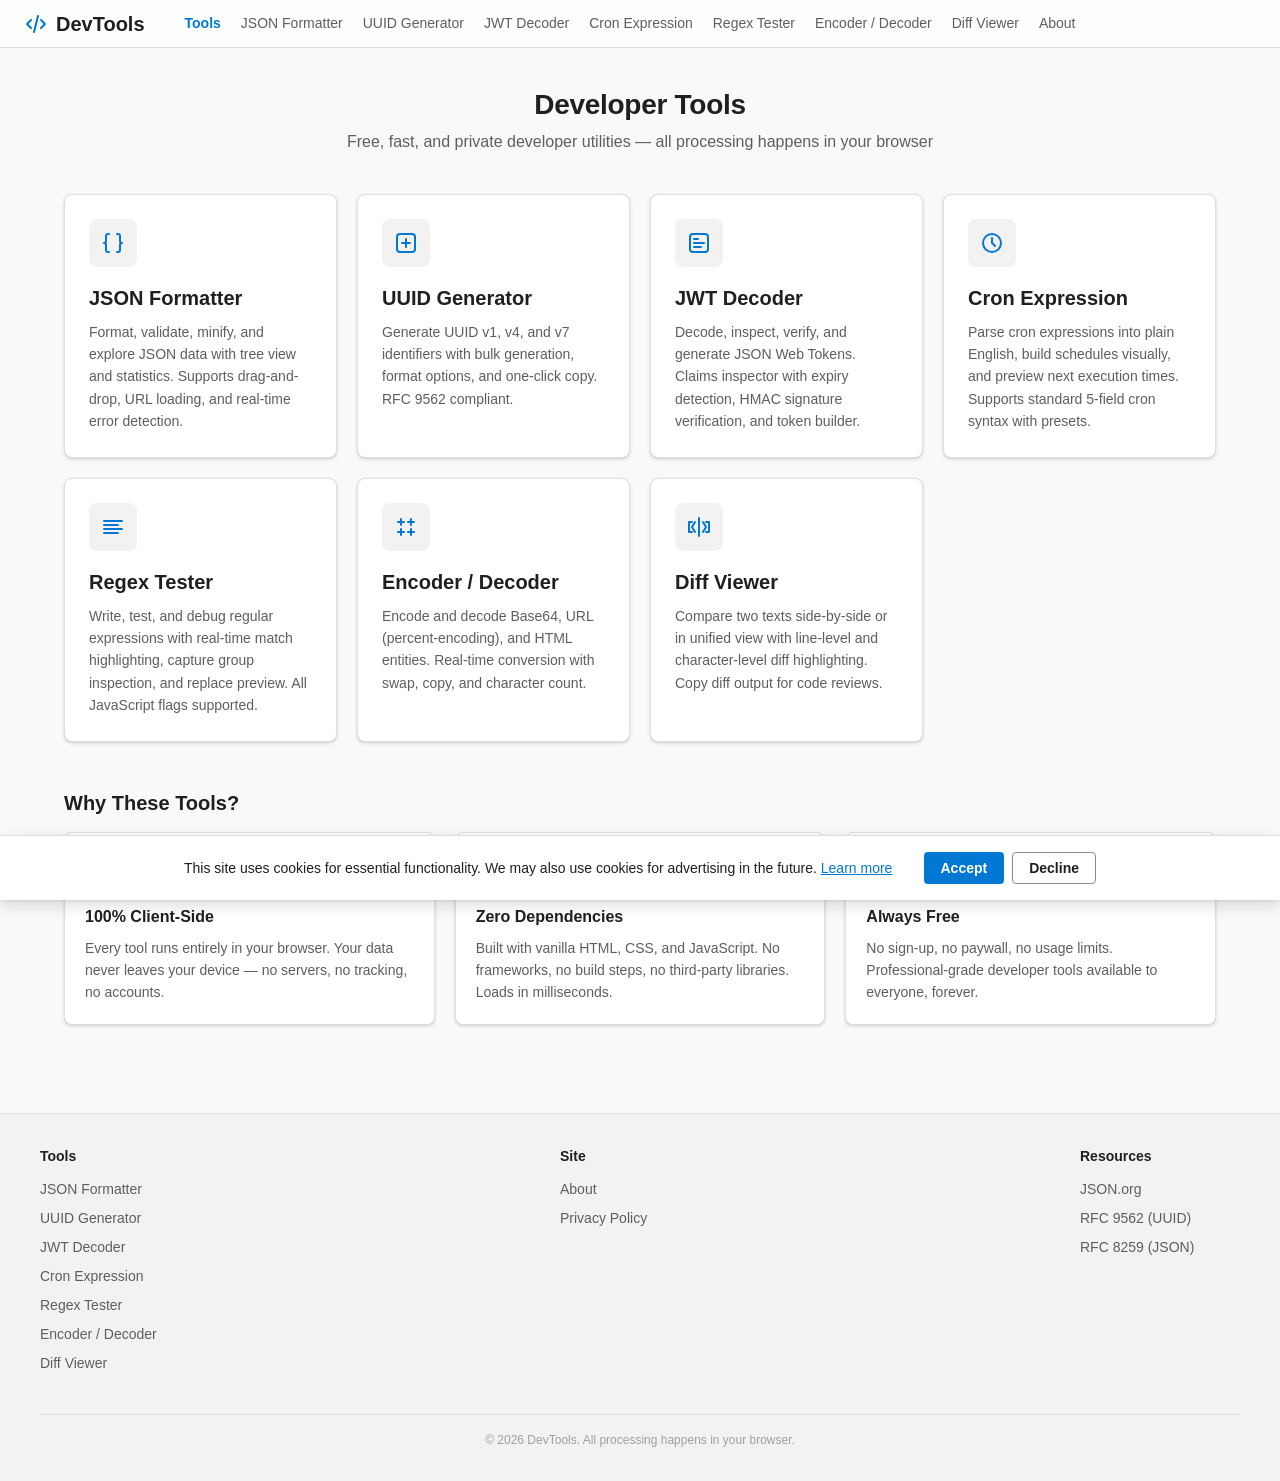
==== commit 47cabd81: "feat: Add diff viewer" ====
--- a/index.html
+++ b/index.html
@@ -6,8 +6,8 @@
   <meta charset="UTF-8">
   <meta name="viewport" content="width=device-width, initial-scale=1.0">
   <title>DevTools — Free Online Developer Utilities</title>
-  <meta name="description" content="Free online developer tools — JSON formatter, UUID generator, JWT decoder, cron expression generator, regex tester, encoder/decoder, and more. All processing happens client-side in your browser. Fast, private, no sign-up required.">
-  <meta name="keywords" content="developer tools, JSON formatter, UUID generator, JWT decoder, cron expression generator, online tools, free tools, client-side, privacy">
+  <meta name="description" content="Free online developer tools — JSON formatter, UUID generator, JWT decoder, cron expression generator, regex tester, encoder/decoder, diff viewer, and more. All processing happens client-side in your browser. Fast, private, no sign-up required.">
+  <meta name="keywords" content="developer tools, JSON formatter, UUID generator, JWT decoder, cron expression generator, diff viewer, online tools, free tools, client-side, privacy">
   <link rel="canonical" href="https://dev-tool.cc/">
   <meta property="og:type" content="website">
   <meta property="og:title" content="DevTools — Free Online Developer Utilities">
@@ -103,6 +103,14 @@
           <h2 class="tool-card__title">Encoder / Decoder</h2>
           <p class="tool-card__text">Encode and decode Base64, URL (percent-encoding), and HTML entities. Real-time conversion with swap, copy, and character count.</p>
         </a>
+
+        <a href="/diff-viewer/" class="tool-card">
+          <div class="tool-card__icon">
+            <svg viewBox="0 0 24 24" fill="none" stroke="currentColor" stroke-width="2" stroke-linecap="round" stroke-linejoin="round"><path d="M12 3v18"/><path d="M5 7H2v10h3"/><path d="M19 7h3v10h-3"/><path d="M8 7l-3 5 3 5"/><path d="M16 7l3 5-3 5"/></svg>
+          </div>
+          <h2 class="tool-card__title">Diff Viewer</h2>
+          <p class="tool-card__text">Compare two texts side-by-side or in unified view with line-level and character-level diff highlighting. Copy diff output for code reviews.</p>
+        </a>
       </div>
     </section>
 
@@ -145,6 +153,7 @@
           <li><a href="/cron-expression/" class="footer__link">Cron Expression</a></li>
           <li><a href="/regex-tester/" class="footer__link">Regex Tester</a></li>
           <li><a href="/encoder-decoder/" class="footer__link">Encoder / Decoder</a></li>
+          <li><a href="/diff-viewer/" class="footer__link">Diff Viewer</a></li>
         </ul>
       </div>
       <div class="footer__col">
--- a/css/layout.css
+++ b/css/layout.css
@@ -250,6 +250,13 @@
   text-align: center;
   margin-top: var(--space-4);
   padding-top: var(--space-4);
+  border-top: 1px solid var(--color-border);
+}
+
+/* CONTENT DIVIDER (between tool UI and educational content) */
+.content-divider {
+  margin: var(--space-10) 0;
+  border: none;
   border-top: 1px solid var(--color-border);
 }
 
